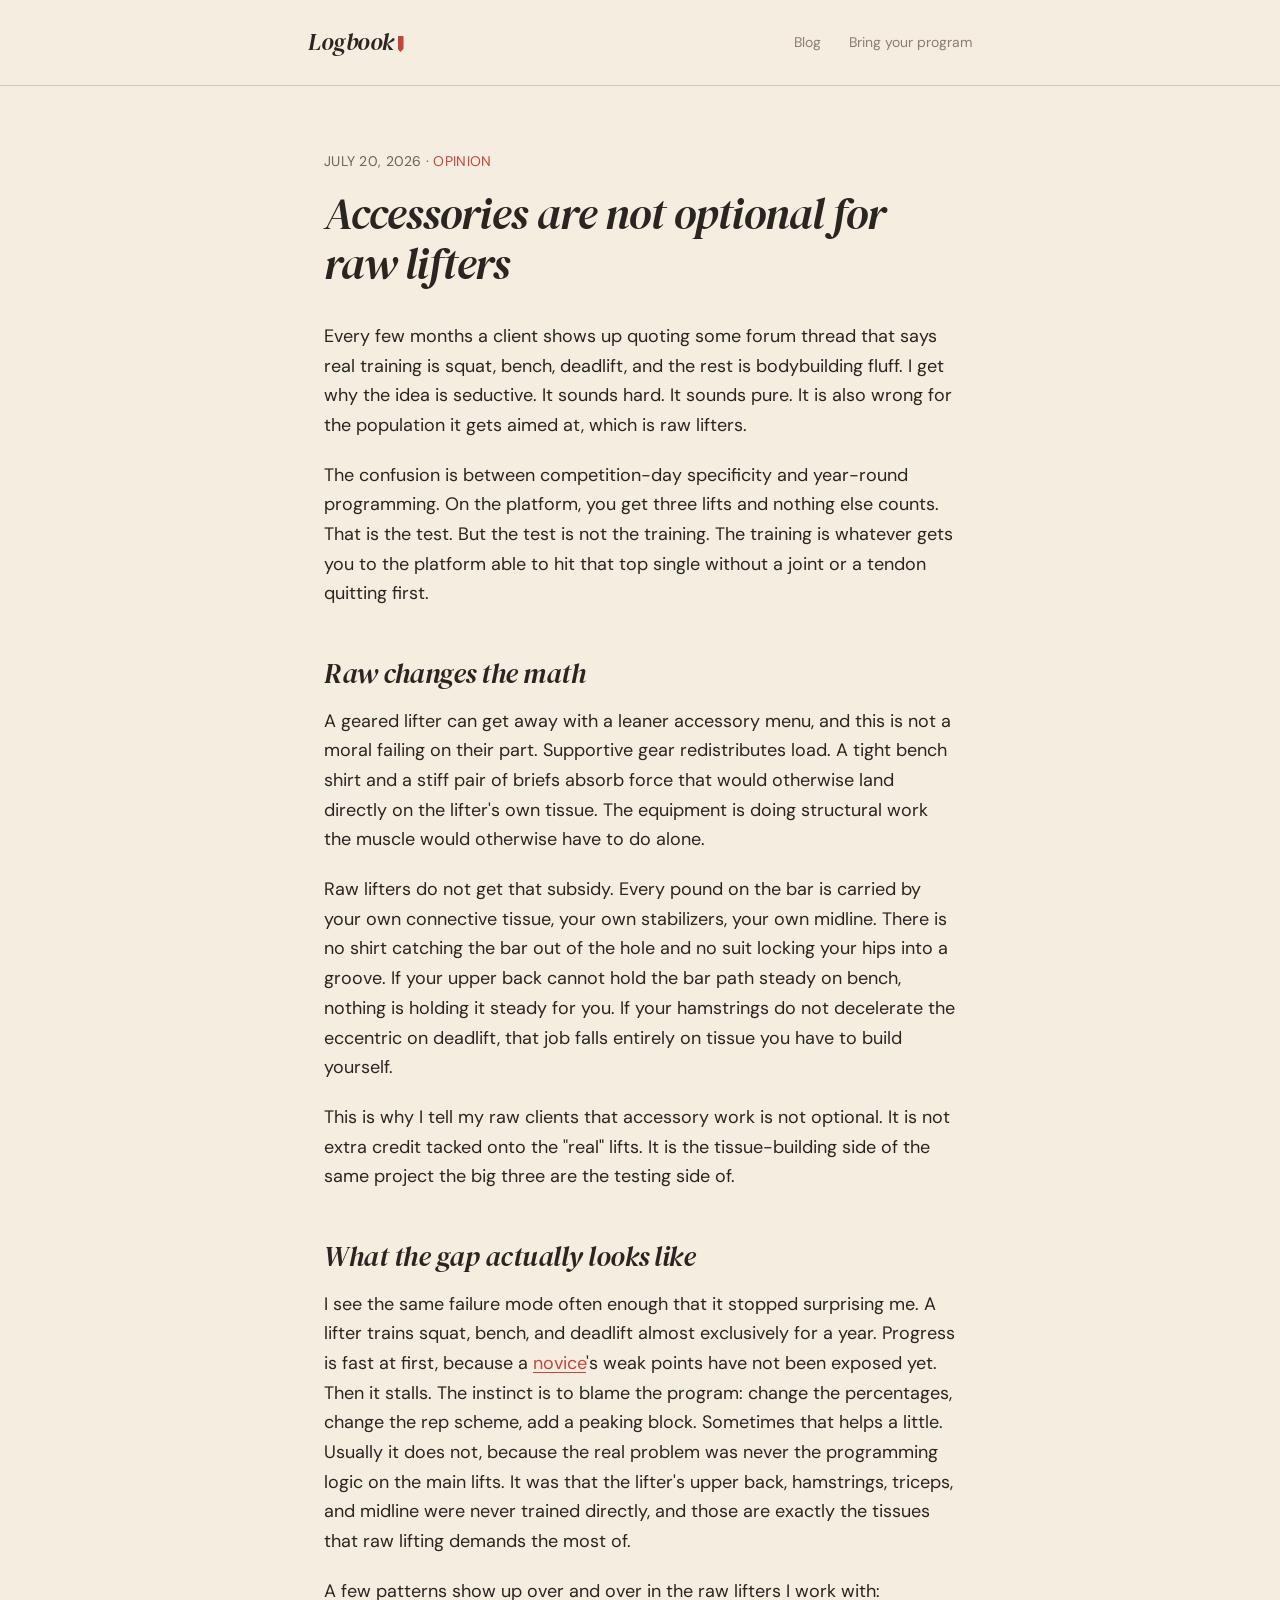
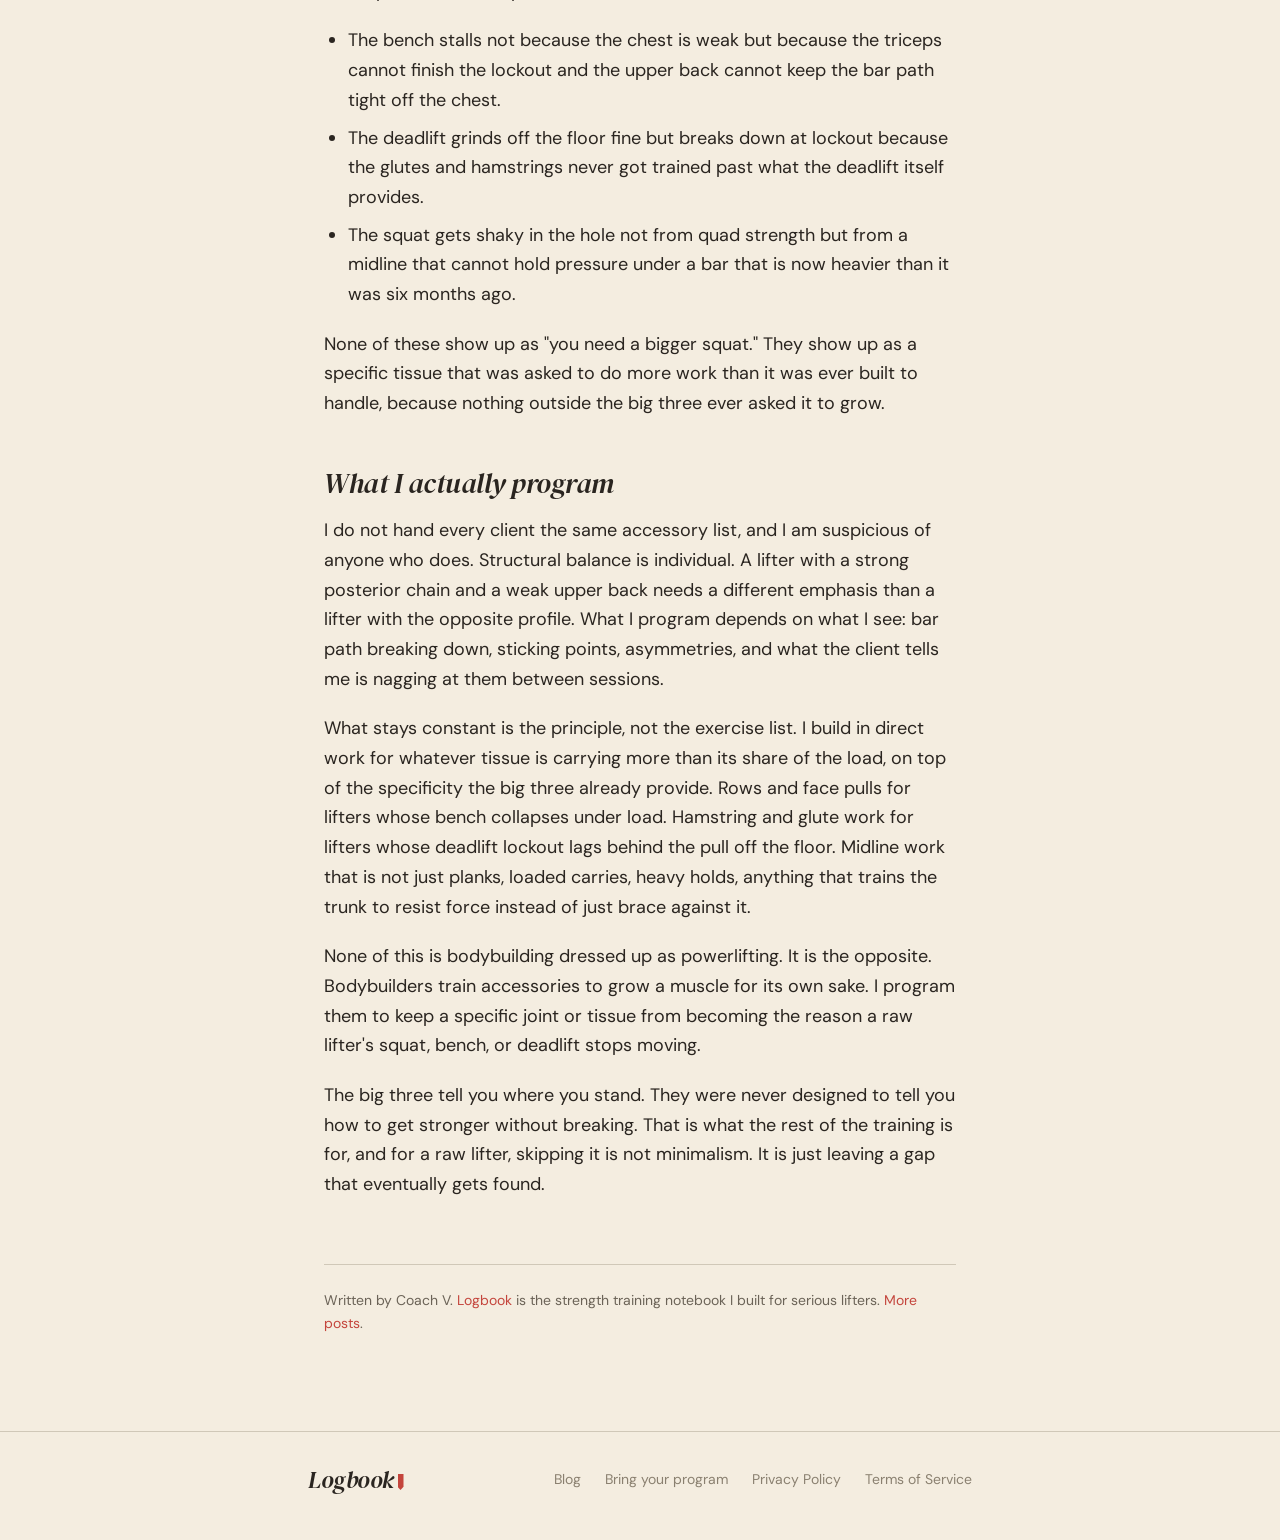
==== blog/accessories-arent-optional.html @ e169b21a "post: Accessories are not optional for raw lifters Adds accessories-arent-optional.html, refreshes b" ====
<!DOCTYPE html>
<html lang="en">
<head>
<meta charset="UTF-8">
<meta name="viewport" content="width=device-width, initial-scale=1.0">
<title>Accessories are not optional for raw lifters — Logbook</title>
<meta name="description" content="The big three are the test, not the program. For raw lifters, accessory work builds the durability and structural balance that keeps SBD progressing.">

<!-- Open Graph -->
<meta property="og:title" content="Accessories are not optional for raw lifters">
<meta property="og:description" content="The big three are the test, not the program. For raw lifters, accessory work builds the durability and structural balance that keeps SBD progressing.">
<meta property="og:type" content="article">
<meta property="og:url" content="https://uselogbook.app/blog/accessories-arent-optional.html">
<meta property="og:image" content="https://uselogbook.app/screenshots/01-today.png">
<meta property="article:published_time" content="2026-07-20">

<!-- Twitter Card -->
<meta name="twitter:card" content="summary_large_image">
<meta name="twitter:title" content="Accessories are not optional for raw lifters">
<meta name="twitter:description" content="The big three are the test, not the program. For raw lifters, accessory work builds the durability and structural balance that keeps SBD progressing.">
<meta name="twitter:image" content="https://uselogbook.app/screenshots/01-today.png">

<script src="../analytics.js"></script>

<!-- Structured Data -->
<script type="application/ld+json">
{
  "@context": "https://schema.org",
  "@type": "BlogPosting",
  "headline": "Accessories are not optional for raw lifters",
  "description": "The big three are the test, not the program. For raw lifters, accessory work builds the durability and structural balance that keeps SBD progressing.",
  "datePublished": "2026-07-20",
  "author": {
    "@type": "Person",
    "name": "Coach V"
  },
  "publisher": {
    "@type": "Organization",
    "name": "Logbook",
    "url": "https://uselogbook.app"
  },
  "mainEntityOfPage": "https://uselogbook.app/blog/accessories-arent-optional.html"
}
</script>

<link href="https://fonts.googleapis.com/css2?family=DM+Sans:wght@400;500;600&family=DM+Serif+Display:ital@0;1&display=swap" rel="stylesheet">
<link rel="stylesheet" href="../styles.css">

<style>
  .post-wrap { max-width: 680px; margin: 0 auto; padding: 64px 24px 96px; }
  .post-meta { font-family: 'DM Sans', sans-serif; color: #6b6357; font-size: 14px; letter-spacing: 0.02em; text-transform: uppercase; margin-bottom: 16px; }
  .post-meta .shape { color: #C4453C; }
  .post-title { font-family: 'DM Serif Display', serif; font-style: italic; font-weight: 400; font-size: 44px; line-height: 1.15; letter-spacing: -1px; color: #2A2520; margin: 0 0 32px; }
  .post-body { font-family: 'DM Sans', sans-serif; color: #2A2520; font-size: 18px; line-height: 1.65; }
  .post-body p { margin: 0 0 20px; }
  .post-body h2 { font-family: 'DM Serif Display', serif; font-style: italic; font-weight: 400; font-size: 28px; line-height: 1.2; letter-spacing: -0.5px; color: #2A2520; margin: 48px 0 16px; }
  .post-body h3 { font-family: 'DM Sans', sans-serif; font-weight: 600; font-size: 20px; color: #2A2520; margin: 32px 0 12px; }
  .post-body blockquote { background: #EAE2D4; border-left: 3px solid #C4453C; margin: 24px 0; padding: 16px 20px; font-family: 'DM Serif Display', serif; font-style: italic; font-size: 19px; color: #2A2520; }
  .post-body code { background: #EAE2D4; padding: 2px 6px; border-radius: 3px; font-size: 15px; font-family: ui-monospace, SFMono-Regular, Menlo, monospace; }
  .post-body pre { background: #EAE2D4; padding: 16px 20px; border-radius: 4px; overflow-x: auto; font-size: 14px; line-height: 1.5; margin: 24px 0; }
  .post-body pre code { background: transparent; padding: 0; }
  .post-body ul, .post-body ol { margin: 0 0 20px 24px; padding: 0; }
  .post-body li { margin: 0 0 8px; }
  .post-body a { color: #C4453C; text-decoration: underline; text-underline-offset: 3px; }
  .post-body hr { border: none; border-top: 1px solid #D0C8B8; margin: 40px 0; }
  .post-footer { margin-top: 64px; padding-top: 24px; border-top: 1px solid #D0C8B8; font-family: 'DM Sans', sans-serif; font-size: 14px; color: #6b6357; }
  .post-footer a { color: #C4453C; }
  @media (max-width: 640px) {
    .post-wrap { padding: 40px 20px 64px; }
    .post-title { font-size: 34px; }
    .post-body { font-size: 17px; }
  }
</style>
</head>
<body>

<header class="topbar">
  <div class="container topbar-inner">
    <a href="../" class="wordmark-sm" aria-label="Logbook home">Logbook<span class="ribbon"></span></a>
    <nav class="topnav" aria-label="Primary">
      <a href="./">Blog</a>
      <a href="../bring-your-program.html">Bring your program</a>
    </nav>
  </div>
</header>

<article class="post-wrap"
         data-slug="accessories-arent-optional"
         data-title="Accessories are not optional for raw lifters"
         data-date="2026-07-20"
         data-description="The big three are the test, not the program. For raw lifters, accessory work builds the durability and structural balance that keeps SBD progressing."
         data-shape="opinion">
  <div class="post-meta"><time datetime="2026-07-20">July 20, 2026</time> · <span class="shape">opinion</span></div>
  <h1 class="post-title">Accessories are not optional for raw lifters</h1>
  <div class="post-body">
<p>Every few months a client shows up quoting some forum thread that says real training is squat, bench, deadlift, and the rest is bodybuilding fluff. I get why the idea is seductive. It sounds hard. It sounds pure. It is also wrong for the population it gets aimed at, which is raw lifters.</p>
<p>The confusion is between competition-day specificity and year-round programming. On the platform, you get three lifts and nothing else counts. That is the test. But the test is not the training. The training is whatever gets you to the platform able to hit that top single without a joint or a tendon quitting first.</p>
<h2>Raw changes the math</h2>
<p>A geared lifter can get away with a leaner accessory menu, and this is not a moral failing on their part. Supportive gear redistributes load. A tight bench shirt and a stiff pair of briefs absorb force that would otherwise land directly on the lifter&#x27;s own tissue. The equipment is doing structural work the muscle would otherwise have to do alone.</p>
<p>Raw lifters do not get that subsidy. Every pound on the bar is carried by your own connective tissue, your own stabilizers, your own midline. There is no shirt catching the bar out of the hole and no suit locking your hips into a groove. If your upper back cannot hold the bar path steady on bench, nothing is holding it steady for you. If your hamstrings do not decelerate the eccentric on deadlift, that job falls entirely on tissue you have to build yourself.</p>
<p>This is why I tell my raw clients that accessory work is not optional. It is not extra credit tacked onto the &quot;real&quot; lifts. It is the tissue-building side of the same project the big three are the testing side of.</p>
<h2>What the gap actually looks like</h2>
<p>I see the same failure mode often enough that it stopped surprising me. A lifter trains squat, bench, and deadlift almost exclusively for a year. Progress is fast at first, because a <a href="/blog/novice-powerlifting-program">novice</a>&#x27;s weak points have not been exposed yet. Then it stalls. The instinct is to blame the program: change the percentages, change the rep scheme, add a peaking block. Sometimes that helps a little. Usually it does not, because the real problem was never the programming logic on the main lifts. It was that the lifter&#x27;s upper back, hamstrings, triceps, and midline were never trained directly, and those are exactly the tissues that raw lifting demands the most of.</p>
<p>A few patterns show up over and over in the raw lifters I work with:</p>
<ul><li>The bench stalls not because the chest is weak but because the triceps cannot finish the lockout and the upper back cannot keep the bar path tight off the chest.</li><li>The deadlift grinds off the floor fine but breaks down at lockout because the glutes and hamstrings never got trained past what the deadlift itself provides.</li><li>The squat gets shaky in the hole not from quad strength but from a midline that cannot hold pressure under a bar that is now heavier than it was six months ago.</li></ul>
<p>None of these show up as &quot;you need a bigger squat.&quot; They show up as a specific tissue that was asked to do more work than it was ever built to handle, because nothing outside the big three ever asked it to grow.</p>
<h2>What I actually program</h2>
<p>I do not hand every client the same accessory list, and I am suspicious of anyone who does. Structural balance is individual. A lifter with a strong posterior chain and a weak upper back needs a different emphasis than a lifter with the opposite profile. What I program depends on what I see: bar path breaking down, sticking points, asymmetries, and what the client tells me is nagging at them between sessions.</p>
<p>What stays constant is the principle, not the exercise list. I build in direct work for whatever tissue is carrying more than its share of the load, on top of the specificity the big three already provide. Rows and face pulls for lifters whose bench collapses under load. Hamstring and glute work for lifters whose deadlift lockout lags behind the pull off the floor. Midline work that is not just planks, loaded carries, heavy holds, anything that trains the trunk to resist force instead of just brace against it.</p>
<p>None of this is bodybuilding dressed up as powerlifting. It is the opposite. Bodybuilders train accessories to grow a muscle for its own sake. I program them to keep a specific joint or tissue from becoming the reason a raw lifter&#x27;s squat, bench, or deadlift stops moving.</p>
<p>The big three tell you where you stand. They were never designed to tell you how to get stronger without breaking. That is what the rest of the training is for, and for a raw lifter, skipping it is not minimalism. It is just leaving a gap that eventually gets found.</p>
  </div>
  <div class="post-footer">
    Written by Coach V. <a href="../">Logbook</a> is the strength training notebook I built for serious lifters. <a href="./">More posts</a>.
  </div>
</article>

<footer>
  <div class="container footer-inner">
    <a href="../" class="wordmark-sm">Logbook<span class="ribbon"></span></a>
    <div class="footer-links">
      <a href="./">Blog</a>
      <a href="../bring-your-program.html">Bring your program</a>
      <a href="../privacy.html">Privacy Policy</a>
      <a href="../terms.html">Terms of Service</a>
    </div>
  </div>
</footer>

</body>
</html>
---- styles.css ----
* { margin: 0; padding: 0; box-sizing: border-box; }

:root {
  --bg: #F4EDE0;
  --surface: #EAE2D4;
  --divider: #D0C8B8;
  --ink: #2A2520;
  --ink2: #8A8070;
  --ink3: #B5A998;
  --ribbon: #C4453C;
}

html {
  -webkit-font-smoothing: antialiased;
  -moz-osx-font-smoothing: grayscale;
}

body {
  font-family: 'DM Sans', -apple-system, BlinkMacSystemFont, sans-serif;
  background: var(--bg);
  color: var(--ink);
  line-height: 1.65;
  font-size: 16px;
}

.container {
  max-width: 720px;
  margin: 0 auto;
  padding: 0 28px;
}

/* Shared typography */
h1 {
  font-family: 'DM Serif Display', serif;
  font-style: italic;
  font-weight: 400;
  letter-spacing: -1.5px;
  line-height: 1.1;
  color: var(--ink);
}

h2 {
  font-family: 'DM Serif Display', serif;
  font-style: italic;
  font-size: 26px;
  font-weight: 400;
  letter-spacing: -0.5px;
  margin-bottom: 14px;
  color: var(--ink);
}

p {
  margin-bottom: 16px;
  color: var(--ink);
}

ul {
  margin-bottom: 16px;
  padding-left: 22px;
}

li {
  margin-bottom: 6px;
  color: var(--ink);
}

strong {
  font-weight: 600;
  color: var(--ink);
}

a {
  color: var(--ribbon);
  text-decoration: none;
  border-bottom: 1px solid transparent;
  transition: border-color 0.15s;
}

a:hover {
  border-bottom-color: var(--ribbon);
}

/* Wordmark */
.wordmark {
  font-family: 'DM Serif Display', serif;
  font-style: italic;
  font-size: 38px;
  color: var(--ink);
  text-decoration: none;
  letter-spacing: -1px;
  display: inline-block;
}

.wordmark .ribbon {
  display: inline-block;
  width: 8px;
  height: 22px;
  background: var(--ribbon);
  margin-left: 6px;
  vertical-align: -3px;
  clip-path: polygon(0 0, 100% 0, 100% 80%, 50% 100%, 0 80%);
}

.wordmark:hover {
  border-bottom: none;
}

.wordmark-sm {
  font-family: 'DM Serif Display', serif;
  font-style: italic;
  font-size: 24px;
  color: var(--ink);
  text-decoration: none;
  letter-spacing: -0.5px;
}

.wordmark-sm .ribbon {
  display: inline-block;
  width: 6px;
  height: 16px;
  background: var(--ribbon);
  margin-left: 4px;
  vertical-align: -2px;
  clip-path: polygon(0 0, 100% 0, 100% 80%, 50% 100%, 0 80%);
}

.wordmark-sm:hover {
  border-bottom: none;
}

/* Top navigation — shared across pages */
.topbar {
  border-bottom: 1px solid var(--divider);
  padding: 22px 0;
}

.topbar-inner {
  display: flex;
  align-items: center;
  justify-content: space-between;
  gap: 24px;
}

.topnav {
  display: flex;
  align-items: center;
  gap: 28px;
  font-size: 14px;
}

.topnav a {
  color: var(--ink2);
  text-decoration: none;
  border-bottom: none;
  transition: color 0.15s;
}

.topnav a:hover {
  color: var(--ink);
  border-bottom: none;
}

.topnav a.current {
  color: var(--ink);
}

.topnav .cta-sm {
  background: var(--ink);
  color: var(--bg);
  padding: 8px 16px;
  border-radius: 8px;
  font-weight: 500;
  font-size: 13px;
}

.topnav .cta-sm:hover {
  color: var(--bg);
  opacity: 0.85;
}

@media (max-width: 640px) {
  .topnav { gap: 16px; font-size: 13px; }
  .topnav .nav-secondary { display: none; }
}

/* CTA button — ink on cream, matching app's "Start session" */
.cta {
  display: inline-block;
  padding: 16px 36px;
  background: var(--ink);
  color: var(--bg);
  font-size: 16px;
  font-weight: 500;
  border-radius: 10px;
  border-bottom: none;
  transition: opacity 0.15s;
}

.cta:hover {
  opacity: 0.85;
  border-bottom: none;
}

/* ——————————————————————————
   Landing page sections
   —————————————————————————— */

/* Hero — split layout */
.hero {
  padding: 72px 0 80px;
}

.hero-split {
  max-width: 960px;
  display: flex;
  align-items: center;
  gap: 64px;
}

.hero-left {
  flex: 1;
  min-width: 0;
}

.hero-left h1 {
  font-size: 48px;
  margin-bottom: 16px;
}

.hero-sub {
  font-size: 17px;
  color: var(--ink2);
  margin-bottom: 32px;
}

.hero-note {
  font-size: 14px;
  color: var(--ink3);
  margin-top: 16px;
  margin-bottom: 0;
}

/* Card carousel */
.hero-right {
  flex: 1;
  min-width: 0;
}

.carousel-label {
  font-size: 13px;
  font-weight: 600;
  color: var(--ink3);
  text-transform: uppercase;
  letter-spacing: 1px;
  margin-bottom: 16px;
}

.card-carousel {
  display: grid;
}

.carousel-card {
  grid-area: 1 / 1;
  background: var(--surface);
  border: 1px solid var(--divider);
  border-radius: 10px;
  padding: 28px;
  opacity: 0;
  transform: translateY(8px);
  transition: opacity 0.4s ease, transform 0.4s ease;
  pointer-events: none;
}

.carousel-card.active {
  opacity: 1;
  transform: translateY(0);
  pointer-events: auto;
}

.carousel-dots {
  display: flex;
  gap: 8px;
  margin-top: 20px;
}

.dot {
  width: 8px;
  height: 8px;
  border-radius: 50%;
  border: none;
  background: var(--divider);
  cursor: pointer;
  padding: 0;
  transition: background 0.2s;
}

.dot.active {
  background: var(--ink);
}

/* Pain quote & solution (inside carousel cards) */
.pain-quote {
  font-family: 'DM Serif Display', serif;
  font-style: italic;
  font-size: 18px;
  line-height: 1.45;
  color: var(--ink2);
  margin: 0 0 16px;
  padding: 0;
  border: none;
}

.pain-quote cite {
  display: block;
  font-family: 'DM Sans', sans-serif;
  font-style: normal;
  font-size: 12px;
  color: var(--ink3);
  margin-top: 6px;
}

.solution {
  font-size: 15px;
  font-weight: 500;
  color: var(--ink);
  margin: 0;
  padding-left: 14px;
  border-left: 3px solid var(--ribbon);
}

/* Notebook sentiment */
.sentiment {
  padding: 80px 0;
  border-top: 1px solid var(--divider);
  text-align: center;
}

.sentiment-quotes {
  display: flex;
  flex-wrap: wrap;
  justify-content: center;
  gap: 12px 28px;
  margin-bottom: 24px;
}

.sentiment-quotes p {
  font-family: 'DM Serif Display', serif;
  font-style: italic;
  font-size: 18px;
  color: var(--ink);
  margin: 0;
  padding: 10px 20px;
  background: var(--surface);
  border-radius: 6px;
}

.sentiment-caption {
  font-size: 15px;
  color: var(--ink3);
  margin: 0;
}

/* Features — carousel split */
.features {
  padding: 80px 0;
  border-top: 1px solid var(--divider);
}

.features-split {
  max-width: 960px;
  display: flex;
  align-items: center;
  gap: 64px;
}

.features-left {
  flex: 1;
  min-width: 0;
  display: grid;
}

.feature-slide {
  grid-area: 1 / 1;
  opacity: 0;
  transform: translateY(8px);
  transition: opacity 0.4s ease, transform 0.4s ease;
  pointer-events: none;
}

.feature-slide.active {
  opacity: 1;
  transform: translateY(0);
  pointer-events: auto;
}

.feature-slide h2 {
  font-size: 32px;
  margin-bottom: 12px;
}

.feature-slide p {
  font-size: 16px;
  color: var(--ink2);
  line-height: 1.6;
  margin-bottom: 0;
}

.features-dots {
  margin-top: 28px;
}

.features-right {
  flex-shrink: 0;
  display: grid;
  width: 280px;
  max-width: 100%;
}

.feature-phone {
  grid-area: 1 / 1;
  opacity: 0;
  transform: translateY(8px);
  transition: opacity 0.4s ease, transform 0.4s ease;
  pointer-events: none;
}

.feature-phone.active {
  opacity: 1;
  transform: translateY(0);
  pointer-events: auto;
}

.feature-phone img {
  width: 100%;
  height: auto;
  border-radius: 12px;
}

/* Final CTA */
.final-cta {
  padding: 80px 0;
  border-top: 1px solid var(--divider);
  text-align: center;
}

.final-cta h2 {
  font-size: 36px;
  margin-bottom: 12px;
}

.final-cta p {
  font-size: 17px;
  color: var(--ink2);
  margin-bottom: 32px;
}

/* Footer */
footer {
  border-top: 1px solid var(--divider);
  padding: 28px 0 40px;
}

.footer-inner {
  display: flex;
  align-items: center;
  justify-content: space-between;
}

.footer-links {
  display: flex;
  gap: 24px;
  font-size: 14px;
}

footer a {
  color: var(--ink2);
  border-bottom: none;
}

footer a:hover {
  color: var(--ink);
}

/* ——————————————————————————
   Feature inline link
   —————————————————————————— */

.feature-link {
  margin-top: 14px;
  font-size: 14px;
}

.feature-link a {
  color: var(--ink);
  border-bottom: 1px solid var(--divider);
  padding-bottom: 1px;
  text-decoration: none;
  transition: border-color .15s, color .15s;
}

.feature-link a:hover {
  color: var(--ribbon);
  border-bottom-color: var(--ribbon);
}

/* ——————————————————————————
   FAQ
   —————————————————————————— */

.faq {
  padding: 80px 0 40px;
  border-top: 1px solid var(--divider);
}

.faq-eyebrow {
  font-size: 11px;
  font-weight: 500;
  letter-spacing: 0.10em;
  text-transform: uppercase;
  color: var(--ink3);
  margin-bottom: 14px;
}

.faq-title {
  font-size: 36px;
  margin-bottom: 36px;
}

.faq-item {
  border-top: 1px solid var(--divider);
  padding: 18px 0;
}

.faq-item:last-of-type {
  border-bottom: 1px solid var(--divider);
}

.faq-item summary {
  list-style: none;
  cursor: pointer;
  font-family: 'DM Sans', sans-serif;
  font-weight: 500;
  font-size: 17px;
  color: var(--ink);
  display: flex;
  justify-content: space-between;
  align-items: center;
  gap: 16px;
  padding-right: 4px;
}

.faq-item summary::-webkit-details-marker { display: none; }

.faq-item summary::after {
  content: "+";
  font-family: 'DM Serif Display', serif;
  font-style: italic;
  font-size: 24px;
  color: var(--ribbon);
  line-height: 1;
  transition: transform .2s ease;
  flex-shrink: 0;
}

.faq-item[open] summary::after {
  content: "\2013";
}

.faq-item summary:hover {
  color: var(--ribbon);
}

.faq-body {
  padding-top: 14px;
  color: var(--ink2);
  font-size: 15.5px;
  line-height: 1.65;
}

.faq-body p {
  color: var(--ink2);
  margin-bottom: 10px;
}

.faq-body p:last-child { margin-bottom: 0; }

.faq-body a {
  color: var(--ink);
  border-bottom: 1px solid var(--divider);
  padding-bottom: 1px;
  text-decoration: none;
  transition: border-color .15s, color .15s;
}

.faq-body a:hover {
  color: var(--ribbon);
  border-bottom-color: var(--ribbon);
}

.faq-body code {
  font-family: 'DM Sans', sans-serif;
  font-weight: 500;
  background: var(--surface);
  border: 1px solid var(--divider);
  border-radius: 4px;
  padding: 1px 6px;
  font-size: 0.92em;
  color: var(--ink);
}

/* ——————————————————————————
   Legal pages (privacy, terms)
   —————————————————————————— */

.legal-page .container {
  padding: 80px 28px 100px;
}

.legal-page header {
  margin-bottom: 56px;
  padding-bottom: 28px;
  border-bottom: 1px solid var(--divider);
}

.legal-page h1 {
  font-size: 44px;
  margin-bottom: 12px;
}

.legal-page h2 {
  margin-top: 40px;
}

.legal-page h2:first-of-type {
  margin-top: 0;
}

.updated {
  font-size: 13px;
  color: var(--ink3);
  letter-spacing: 0.4px;
  text-transform: uppercase;
  margin-bottom: 48px;
}

.tagline {
  font-size: 13px;
  color: var(--ink2);
  letter-spacing: 0.5px;
  margin-top: 4px;
}

/* ——————————————————————————
   Responsive
   —————————————————————————— */

@media (max-width: 768px) {
  .hero-split,
  .features-split {
    flex-direction: column;
    gap: 48px;
    text-align: center;
  }

  .hero-left,
  .hero-right,
  .features-left { width: 100%; }

  .hero-left h1 { font-size: 40px; }
  .hero-sub { margin-left: auto; margin-right: auto; max-width: 400px; }
  .carousel-label { text-align: center; }
  .carousel-dots { justify-content: center; }
  .features-dots { justify-content: center; }

  .features-right {
    width: 240px;
    margin-left: auto;
    margin-right: auto;
  }
}

@media (max-width: 600px) {
  .hero { padding: 72px 0 60px; }
  .hero-left h1 { font-size: 36px; }

  .sentiment, .features, .final-cta { padding: 60px 0; }
  .final-cta h2 { font-size: 28px; }

  .feature-text h2 { font-size: 26px; }
  .feature-row { margin-bottom: 60px; }

  .sentiment-quotes { gap: 8px 16px; }
  .sentiment-quotes p { font-size: 16px; padding: 8px 14px; }

  .footer-inner {
    flex-direction: column;
    gap: 16px;
    text-align: center;
  }

  .legal-page .container { padding: 60px 22px 80px; }
  .legal-page h1 { font-size: 36px; }
  .legal-page h2 { font-size: 22px; }
}
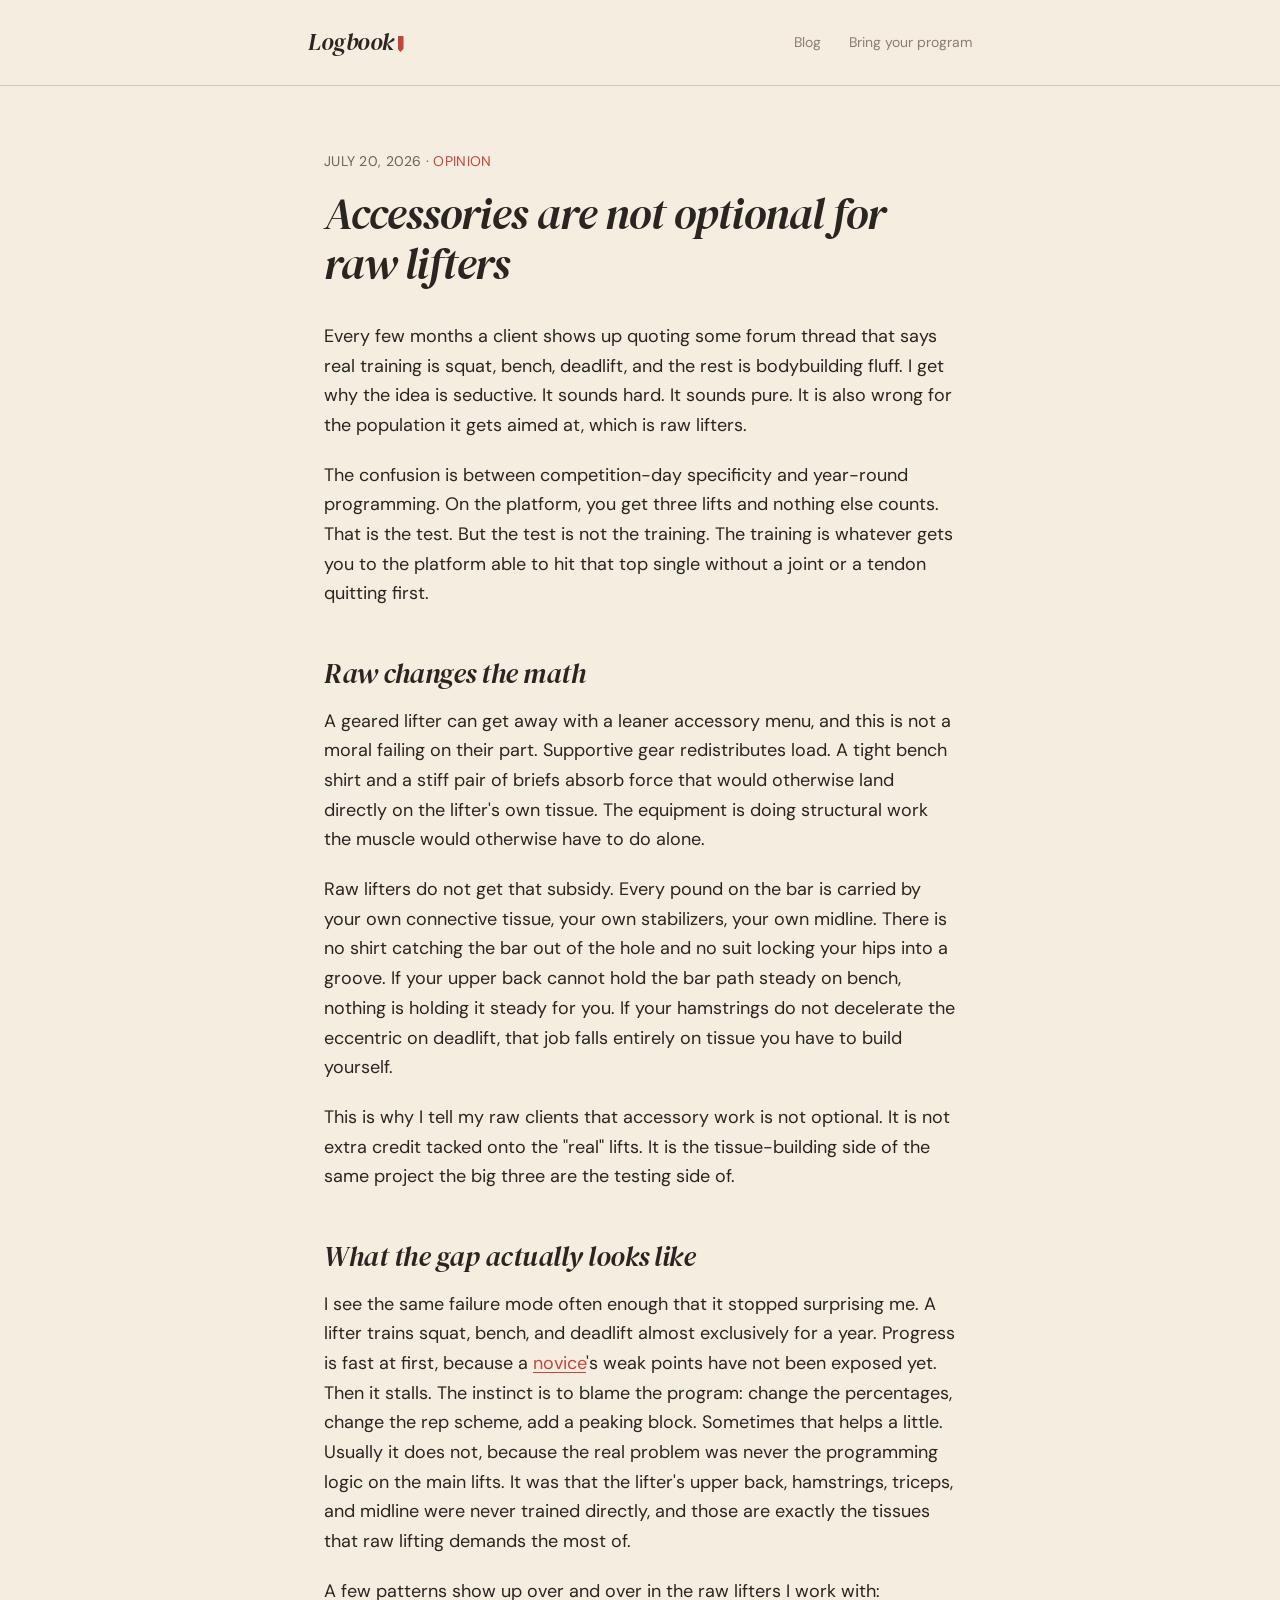
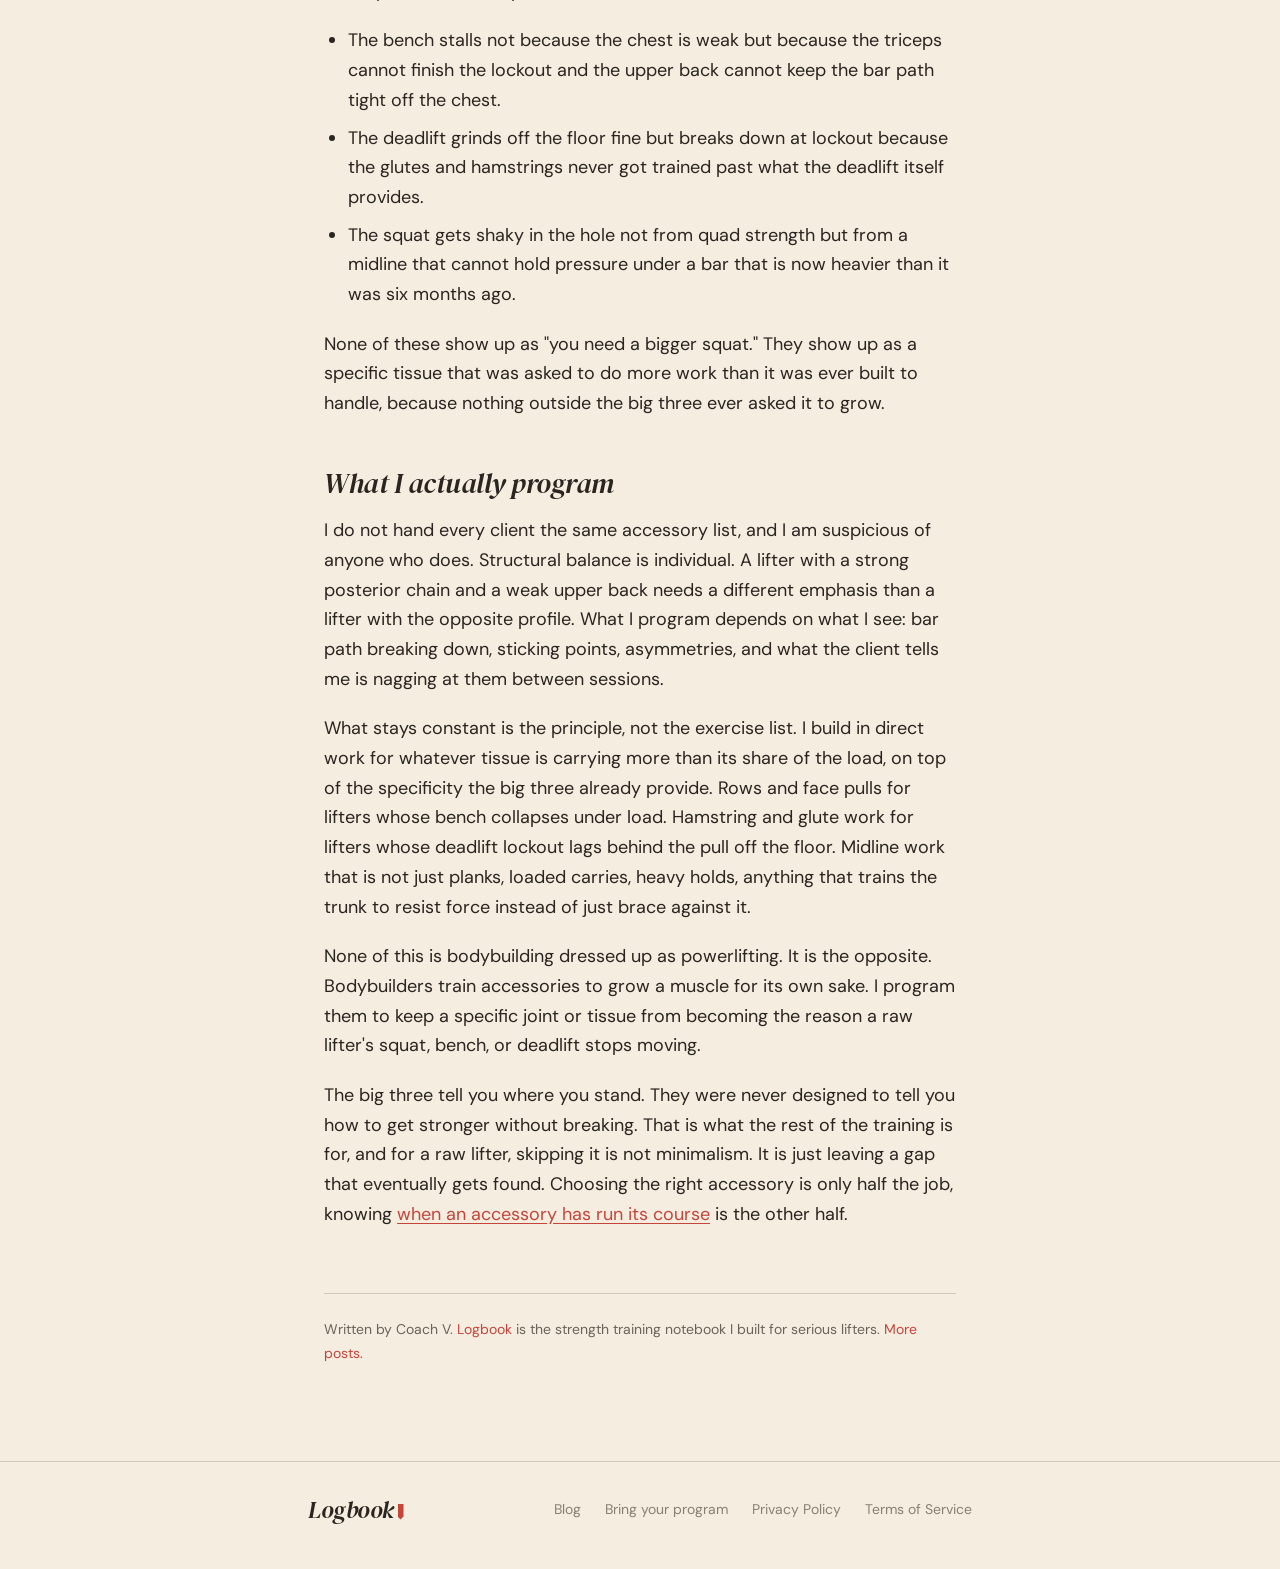
==== commit 3ab681dd: "post: Every exercise needs a kill criterion Teaching post on exercise selection: an exercise earns i" ====
--- a/blog/accessories-arent-optional.html
+++ b/blog/accessories-arent-optional.html
@@ -100,7 +100,7 @@
 <p>Raw lifters do not get that subsidy. Every pound on the bar is carried by your own connective tissue, your own stabilizers, your own midline. There is no shirt catching the bar out of the hole and no suit locking your hips into a groove. If your upper back cannot hold the bar path steady on bench, nothing is holding it steady for you. If your hamstrings do not decelerate the eccentric on deadlift, that job falls entirely on tissue you have to build yourself.</p>
 <p>This is why I tell my raw clients that accessory work is not optional. It is not extra credit tacked onto the &quot;real&quot; lifts. It is the tissue-building side of the same project the big three are the testing side of.</p>
 <h2>What the gap actually looks like</h2>
-<p>I see the same failure mode often enough that it stopped surprising me. A lifter trains squat, bench, and deadlift almost exclusively for a year. Progress is fast at first, because a <a href="/blog/novice-powerlifting-program">novice</a>&#x27;s weak points have not been exposed yet. Then it stalls. The instinct is to blame the program: change the percentages, change the rep scheme, add a peaking block. Sometimes that helps a little. Usually it does not, because the real problem was never the programming logic on the main lifts. It was that the lifter&#x27;s upper back, hamstrings, triceps, and midline were never trained directly, and those are exactly the tissues that raw lifting demands the most of.</p>
+<p>I see the same failure mode often enough that it stopped surprising me. A lifter trains squat, bench, and deadlift almost exclusively for a year. Progress is fast at first, because a <a href="/blog/novice-powerlifting-program.html">novice</a>&#x27;s weak points have not been exposed yet. Then it stalls. The instinct is to blame the program: change the percentages, change the rep scheme, add a peaking block. Sometimes that helps a little. Usually it does not, because the real problem was never the programming logic on the main lifts. It was that the lifter&#x27;s upper back, hamstrings, triceps, and midline were never trained directly, and those are exactly the tissues that raw lifting demands the most of.</p>
 <p>A few patterns show up over and over in the raw lifters I work with:</p>
 <ul><li>The bench stalls not because the chest is weak but because the triceps cannot finish the lockout and the upper back cannot keep the bar path tight off the chest.</li><li>The deadlift grinds off the floor fine but breaks down at lockout because the glutes and hamstrings never got trained past what the deadlift itself provides.</li><li>The squat gets shaky in the hole not from quad strength but from a midline that cannot hold pressure under a bar that is now heavier than it was six months ago.</li></ul>
 <p>None of these show up as &quot;you need a bigger squat.&quot; They show up as a specific tissue that was asked to do more work than it was ever built to handle, because nothing outside the big three ever asked it to grow.</p>
@@ -108,7 +108,7 @@
 <p>I do not hand every client the same accessory list, and I am suspicious of anyone who does. Structural balance is individual. A lifter with a strong posterior chain and a weak upper back needs a different emphasis than a lifter with the opposite profile. What I program depends on what I see: bar path breaking down, sticking points, asymmetries, and what the client tells me is nagging at them between sessions.</p>
 <p>What stays constant is the principle, not the exercise list. I build in direct work for whatever tissue is carrying more than its share of the load, on top of the specificity the big three already provide. Rows and face pulls for lifters whose bench collapses under load. Hamstring and glute work for lifters whose deadlift lockout lags behind the pull off the floor. Midline work that is not just planks, loaded carries, heavy holds, anything that trains the trunk to resist force instead of just brace against it.</p>
 <p>None of this is bodybuilding dressed up as powerlifting. It is the opposite. Bodybuilders train accessories to grow a muscle for its own sake. I program them to keep a specific joint or tissue from becoming the reason a raw lifter&#x27;s squat, bench, or deadlift stops moving.</p>
-<p>The big three tell you where you stand. They were never designed to tell you how to get stronger without breaking. That is what the rest of the training is for, and for a raw lifter, skipping it is not minimalism. It is just leaving a gap that eventually gets found.</p>
+<p>The big three tell you where you stand. They were never designed to tell you how to get stronger without breaking. That is what the rest of the training is for, and for a raw lifter, skipping it is not minimalism. It is just leaving a gap that eventually gets found. Choosing the right accessory is only half the job, knowing <a href="exercise-kill-criterion.html">when an accessory has run its course</a> is the other half.</p>
   </div>
   <div class="post-footer">
     Written by Coach V. <a href="../">Logbook</a> is the strength training notebook I built for serious lifters. <a href="./">More posts</a>.
